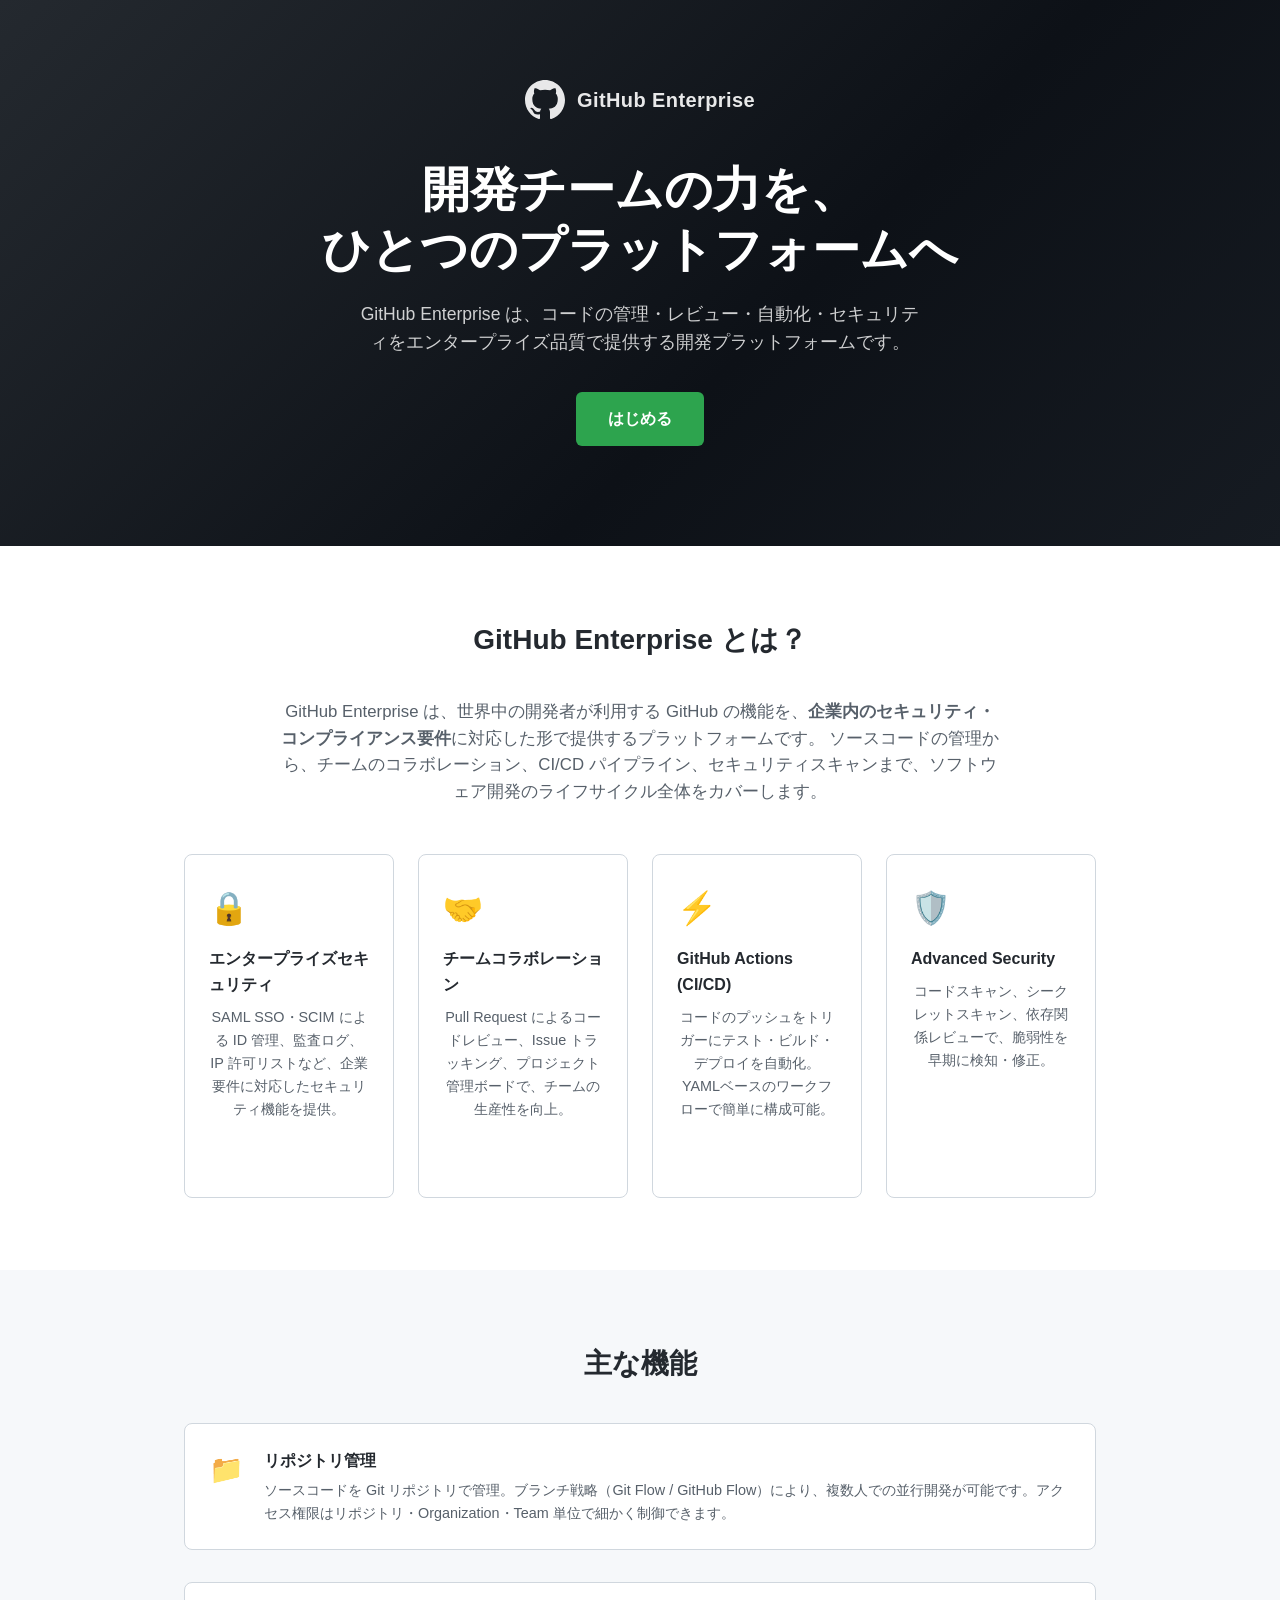
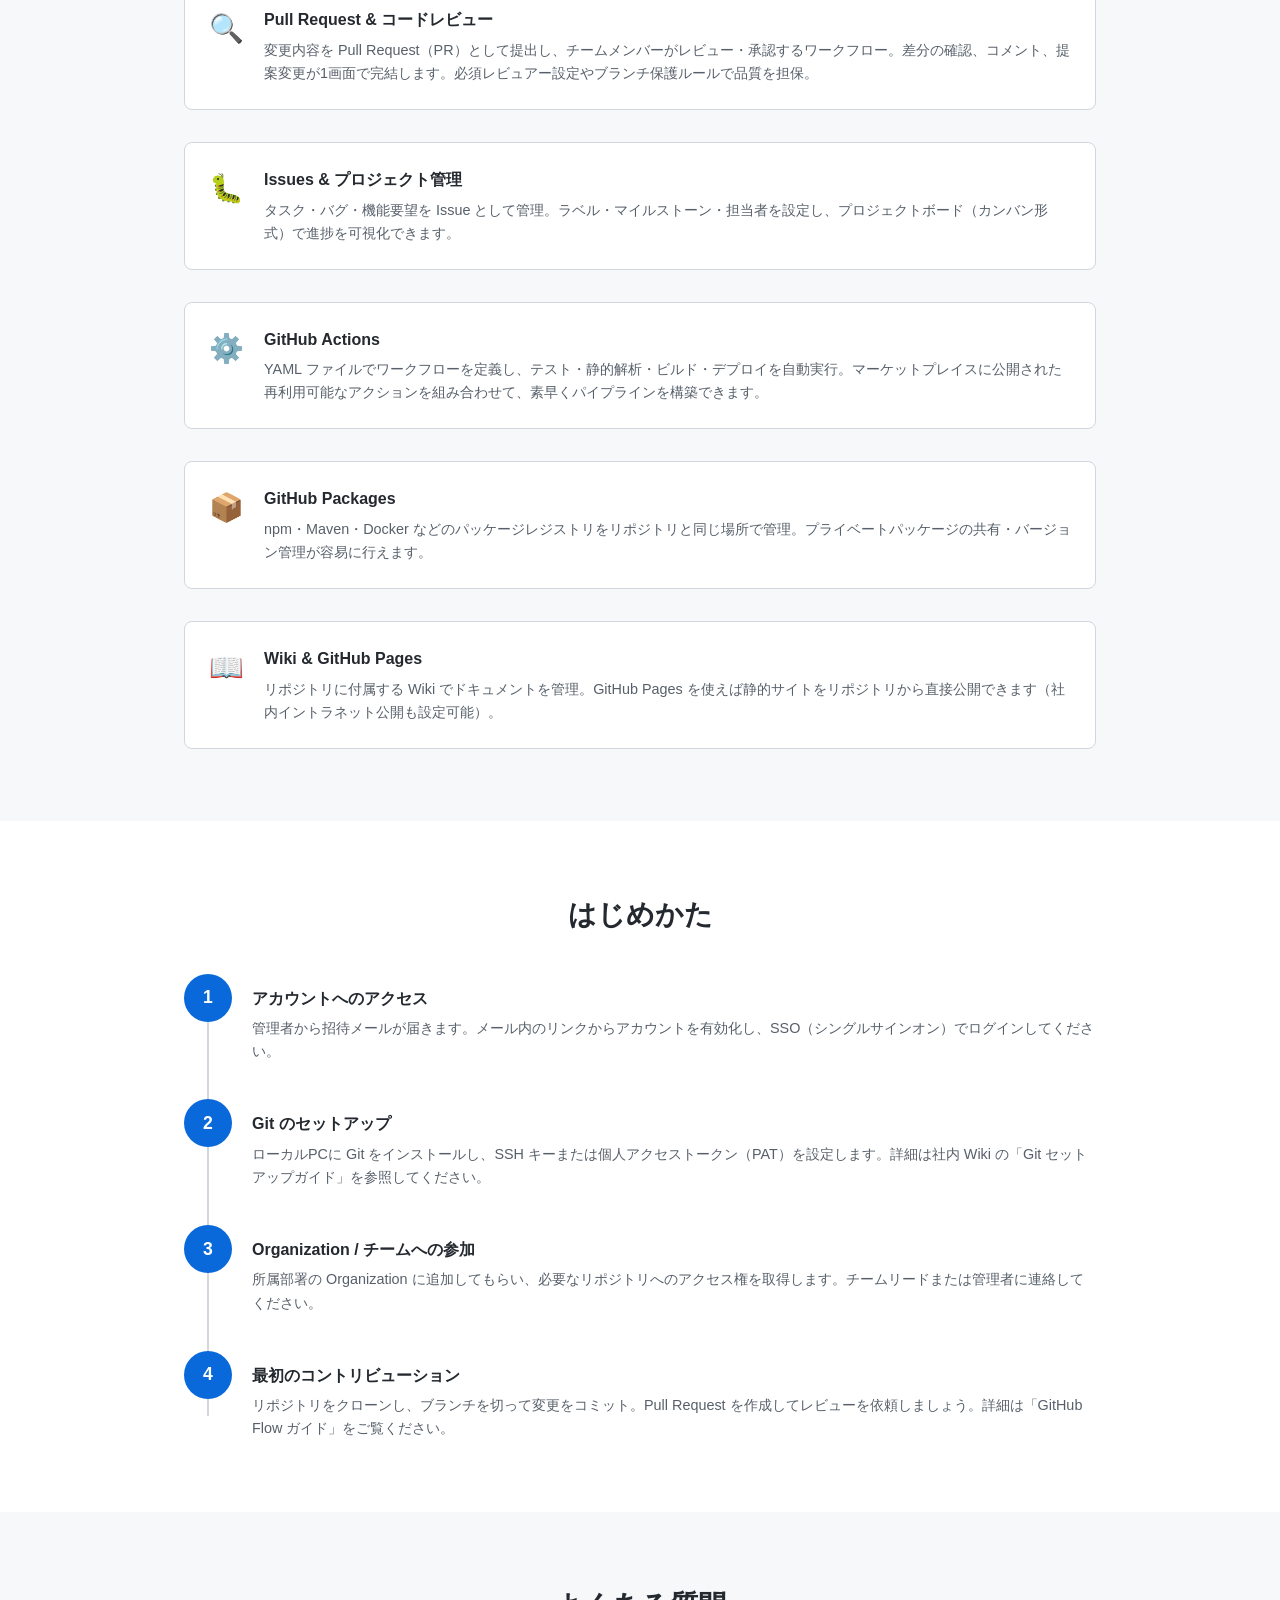
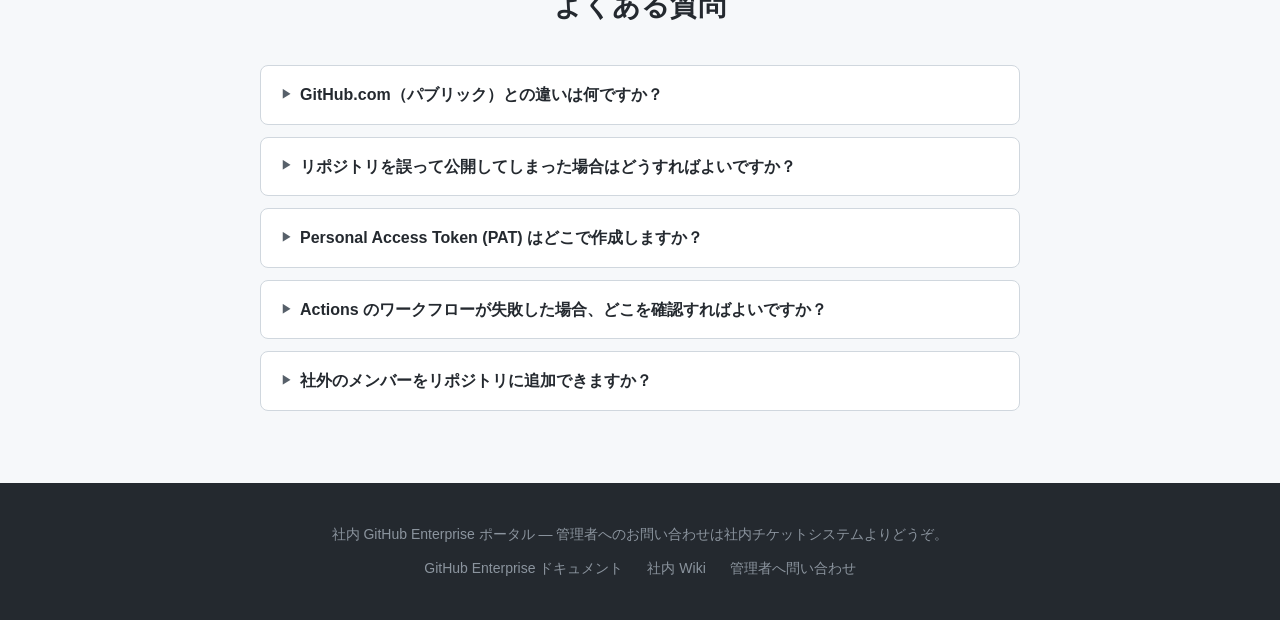
==== index.html @ b01c6a94 "Initial commit: GitHub Enterprise portal site" ====
<!DOCTYPE html>
<html lang="ja">
<head>
  <meta charset="UTF-8" />
  <meta name="viewport" content="width=device-width, initial-scale=1.0" />
  <title>GitHub Enterprise ポータル</title>
  <link rel="stylesheet" href="style.css" />
</head>
<body>

  <!-- ヘッダー -->
  <header class="hero">
    <div class="hero-inner">
      <div class="logo">
        <svg height="40" viewBox="0 0 16 16" aria-hidden="true" fill="white">
          <path d="M8 0C3.58 0 0 3.58 0 8c0 3.54 2.29 6.53 5.47 7.59.4.07.55-.17.55-.38
            0-.19-.01-.82-.01-1.49-2.01.37-2.53-.49-2.69-.94-.09-.23-.48-.94-.82-1.13
            -.28-.15-.68-.52-.01-.53.63-.01 1.08.58 1.23.82.72 1.21 1.87.87 2.33.66
            .07-.52.28-.87.51-1.07-1.78-.2-3.64-.89-3.64-3.95 0-.87.31-1.59.82-2.15
            -.08-.2-.36-1.02.08-2.12 0 0 .67-.21 2.2.82.64-.18 1.32-.27 2-.27
            .68 0 1.36.09 2 .27 1.53-1.04 2.2-.82 2.2-.82.44 1.1.16 1.92.08 2.12
            .51.56.82 1.27.82 2.15 0 3.07-1.87 3.75-3.65 3.95.29.25.54.73.54 1.48
            0 1.07-.01 1.93-.01 2.2 0 .21.15.46.55.38A8.013 8.013 0 0016 8c0-4.42-3.58-8-8-8z"/>
        </svg>
        <span>GitHub Enterprise</span>
      </div>
      <h1>開発チームの力を、<br/>ひとつのプラットフォームへ</h1>
      <p class="hero-sub">GitHub Enterprise は、コードの管理・レビュー・自動化・セキュリティをエンタープライズ品質で提供する開発プラットフォームです。</p>
      <a href="#getting-started" class="btn-primary">はじめる</a>
    </div>
  </header>

  <!-- GitHub Enterprise とは -->
  <section class="section about">
    <div class="container">
      <h2>GitHub Enterprise とは？</h2>
      <p>
        GitHub Enterprise は、世界中の開発者が利用する GitHub の機能を、<strong>企業内のセキュリティ・コンプライアンス要件</strong>に対応した形で提供するプラットフォームです。
        ソースコードの管理から、チームのコラボレーション、CI/CD パイプライン、セキュリティスキャンまで、ソフトウェア開発のライフサイクル全体をカバーします。
      </p>
      <div class="cards">
        <div class="card">
          <div class="card-icon">🔒</div>
          <h3>エンタープライズセキュリティ</h3>
          <p>SAML SSO・SCIM による ID 管理、監査ログ、IP 許可リストなど、企業要件に対応したセキュリティ機能を提供。</p>
        </div>
        <div class="card">
          <div class="card-icon">🤝</div>
          <h3>チームコラボレーション</h3>
          <p>Pull Request によるコードレビュー、Issue トラッキング、プロジェクト管理ボードで、チームの生産性を向上。</p>
        </div>
        <div class="card">
          <div class="card-icon">⚡</div>
          <h3>GitHub Actions (CI/CD)</h3>
          <p>コードのプッシュをトリガーにテスト・ビルド・デプロイを自動化。YAMLベースのワークフローで簡単に構成可能。</p>
        </div>
        <div class="card">
          <div class="card-icon">🛡️</div>
          <h3>Advanced Security</h3>
          <p>コードスキャン、シークレットスキャン、依存関係レビューで、脆弱性を早期に検知・修正。</p>
        </div>
      </div>
    </div>
  </section>

  <!-- 主な機能 -->
  <section class="section features alt-bg">
    <div class="container">
      <h2>主な機能</h2>
      <div class="feature-list">

        <div class="feature-item">
          <div class="feature-icon">📁</div>
          <div class="feature-body">
            <h3>リポジトリ管理</h3>
            <p>ソースコードを Git リポジトリで管理。ブランチ戦略（Git Flow / GitHub Flow）により、複数人での並行開発が可能です。アクセス権限はリポジトリ・Organization・Team 単位で細かく制御できます。</p>
          </div>
        </div>

        <div class="feature-item">
          <div class="feature-icon">🔍</div>
          <div class="feature-body">
            <h3>Pull Request & コードレビュー</h3>
            <p>変更内容を Pull Request（PR）として提出し、チームメンバーがレビュー・承認するワークフロー。差分の確認、コメント、提案変更が1画面で完結します。必須レビュアー設定やブランチ保護ルールで品質を担保。</p>
          </div>
        </div>

        <div class="feature-item">
          <div class="feature-icon">🐛</div>
          <div class="feature-body">
            <h3>Issues & プロジェクト管理</h3>
            <p>タスク・バグ・機能要望を Issue として管理。ラベル・マイルストーン・担当者を設定し、プロジェクトボード（カンバン形式）で進捗を可視化できます。</p>
          </div>
        </div>

        <div class="feature-item">
          <div class="feature-icon">⚙️</div>
          <div class="feature-body">
            <h3>GitHub Actions</h3>
            <p>YAML ファイルでワークフローを定義し、テスト・静的解析・ビルド・デプロイを自動実行。マーケットプレイスに公開された再利用可能なアクションを組み合わせて、素早くパイプラインを構築できます。</p>
          </div>
        </div>

        <div class="feature-item">
          <div class="feature-icon">📦</div>
          <div class="feature-body">
            <h3>GitHub Packages</h3>
            <p>npm・Maven・Docker などのパッケージレジストリをリポジトリと同じ場所で管理。プライベートパッケージの共有・バージョン管理が容易に行えます。</p>
          </div>
        </div>

        <div class="feature-item">
          <div class="feature-icon">📖</div>
          <div class="feature-body">
            <h3>Wiki & GitHub Pages</h3>
            <p>リポジトリに付属する Wiki でドキュメントを管理。GitHub Pages を使えば静的サイトをリポジトリから直接公開できます（社内イントラネット公開も設定可能）。</p>
          </div>
        </div>

      </div>
    </div>
  </section>

  <!-- はじめかた -->
  <section class="section getting-started" id="getting-started">
    <div class="container">
      <h2>はじめかた</h2>
      <div class="steps">
        <div class="step">
          <div class="step-num">1</div>
          <div class="step-body">
            <h3>アカウントへのアクセス</h3>
            <p>管理者から招待メールが届きます。メール内のリンクからアカウントを有効化し、SSO（シングルサインオン）でログインしてください。</p>
          </div>
        </div>
        <div class="step">
          <div class="step-num">2</div>
          <div class="step-body">
            <h3>Git のセットアップ</h3>
            <p>ローカルPCに Git をインストールし、SSH キーまたは個人アクセストークン（PAT）を設定します。詳細は社内 Wiki の「Git セットアップガイド」を参照してください。</p>
          </div>
        </div>
        <div class="step">
          <div class="step-num">3</div>
          <div class="step-body">
            <h3>Organization / チームへの参加</h3>
            <p>所属部署の Organization に追加してもらい、必要なリポジトリへのアクセス権を取得します。チームリードまたは管理者に連絡してください。</p>
          </div>
        </div>
        <div class="step">
          <div class="step-num">4</div>
          <div class="step-body">
            <h3>最初のコントリビューション</h3>
            <p>リポジトリをクローンし、ブランチを切って変更をコミット。Pull Request を作成してレビューを依頼しましょう。詳細は「GitHub Flow ガイド」をご覧ください。</p>
          </div>
        </div>
      </div>
    </div>
  </section>

  <!-- よくある質問 -->
  <section class="section faq alt-bg">
    <div class="container">
      <h2>よくある質問</h2>
      <div class="faq-list">
        <details class="faq-item">
          <summary>GitHub.com（パブリック）との違いは何ですか？</summary>
          <p>GitHub Enterprise は、企業向けに管理・セキュリティ機能が強化されたプランです。SAML SSO による認証、監査ログ、IP制限、SCIM によるユーザー管理などが追加されており、社内データを安全に管理できます。</p>
        </details>
        <details class="faq-item">
          <summary>リポジトリを誤って公開してしまった場合はどうすればよいですか？</summary>
          <p>すぐにリポジトリの設定から「Visibility」をPrivateに変更してください。その後、セキュリティチームおよびリポジトリ管理者に報告し、公開されたコンテンツに機密情報が含まれていないか確認します。</p>
        </details>
        <details class="faq-item">
          <summary>Personal Access Token (PAT) はどこで作成しますか？</summary>
          <p>GitHub にログイン後、右上のアイコン → Settings → Developer settings → Personal access tokens から作成できます。スコープは必要最小限に設定し、有効期限を設けることを推奨します。</p>
        </details>
        <details class="faq-item">
          <summary>Actions のワークフローが失敗した場合、どこを確認すればよいですか？</summary>
          <p>リポジトリの「Actions」タブから実行履歴を確認できます。失敗したジョブをクリックするとログが表示され、エラーの詳細を確認できます。</p>
        </details>
        <details class="faq-item">
          <summary>社外のメンバーをリポジトリに追加できますか？</summary>
          <p>Outside Collaborator として追加することが可能ですが、社内ポリシーの確認が必要です。追加前にセキュリティ担当者・管理者に申請してください。</p>
        </details>
      </div>
    </div>
  </section>

  <!-- フッター -->
  <footer class="footer">
    <div class="container">
      <p>社内 GitHub Enterprise ポータル &mdash; 管理者へのお問い合わせは社内チケットシステムよりどうぞ。</p>
      <p class="footer-links">
        <a href="#">GitHub Enterprise ドキュメント</a>
        <a href="#">社内 Wiki</a>
        <a href="#">管理者へ問い合わせ</a>
      </p>
    </div>
  </footer>

</body>
</html>
---- style.css ----
/* ===== Reset & Base ===== */
*, *::before, *::after { box-sizing: border-box; margin: 0; padding: 0; }

body {
  font-family: -apple-system, BlinkMacSystemFont, "Segoe UI", Helvetica, Arial, sans-serif;
  color: #24292f;
  line-height: 1.6;
  background: #fff;
}

a { color: #0969da; text-decoration: none; }
a:hover { text-decoration: underline; }

.container {
  max-width: 960px;
  margin: 0 auto;
  padding: 0 24px;
}

/* ===== Hero ===== */
.hero {
  background: linear-gradient(135deg, #24292f 0%, #0d1117 60%, #161b22 100%);
  color: white;
  padding: 80px 24px 100px;
  text-align: center;
}

.hero-inner {
  max-width: 720px;
  margin: 0 auto;
}

.logo {
  display: flex;
  align-items: center;
  justify-content: center;
  gap: 12px;
  margin-bottom: 40px;
  font-size: 1.25rem;
  font-weight: 600;
  letter-spacing: 0.02em;
  opacity: 0.9;
}

.hero h1 {
  font-size: clamp(2rem, 5vw, 3rem);
  font-weight: 700;
  line-height: 1.25;
  margin-bottom: 20px;
}

.hero-sub {
  font-size: 1.1rem;
  opacity: 0.8;
  margin-bottom: 36px;
  max-width: 560px;
  margin-left: auto;
  margin-right: auto;
}

.btn-primary {
  display: inline-block;
  background: #2da44e;
  color: white;
  padding: 14px 32px;
  border-radius: 6px;
  font-size: 1rem;
  font-weight: 600;
  transition: background 0.15s;
}
.btn-primary:hover {
  background: #2c974b;
  text-decoration: none;
}

/* ===== Sections ===== */
.section { padding: 72px 0; }
.alt-bg { background: #f6f8fa; }

.section h2 {
  font-size: 1.75rem;
  font-weight: 700;
  margin-bottom: 36px;
  text-align: center;
}

/* ===== About Cards ===== */
.about p {
  text-align: center;
  font-size: 1.05rem;
  color: #57606a;
  max-width: 720px;
  margin: 0 auto 48px;
}

.cards {
  display: grid;
  grid-template-columns: repeat(auto-fit, minmax(200px, 1fr));
  gap: 24px;
}

.card {
  background: white;
  border: 1px solid #d0d7de;
  border-radius: 8px;
  padding: 28px 24px;
  transition: box-shadow 0.15s;
}
.card:hover { box-shadow: 0 4px 16px rgba(0,0,0,0.08); }

.card-icon { font-size: 2rem; margin-bottom: 12px; }

.card h3 {
  font-size: 1rem;
  font-weight: 600;
  margin-bottom: 8px;
  color: #24292f;
}

.card p { font-size: 0.9rem; color: #57606a; }

/* ===== Feature List ===== */
.feature-list {
  display: flex;
  flex-direction: column;
  gap: 32px;
}

.feature-item {
  display: flex;
  gap: 20px;
  background: white;
  border: 1px solid #d0d7de;
  border-radius: 8px;
  padding: 24px;
}

.feature-icon { font-size: 1.75rem; flex-shrink: 0; }

.feature-body h3 {
  font-size: 1rem;
  font-weight: 600;
  margin-bottom: 6px;
}

.feature-body p { font-size: 0.9rem; color: #57606a; }

/* ===== Steps ===== */
.steps {
  display: flex;
  flex-direction: column;
  gap: 0;
  position: relative;
}

.steps::before {
  content: '';
  position: absolute;
  left: 23px;
  top: 24px;
  bottom: 24px;
  width: 2px;
  background: #d0d7de;
}

.step {
  display: flex;
  gap: 20px;
  padding: 0 0 36px;
  position: relative;
}

.step:last-child { padding-bottom: 0; }

.step-num {
  width: 48px;
  height: 48px;
  border-radius: 50%;
  background: #0969da;
  color: white;
  font-weight: 700;
  font-size: 1.1rem;
  display: flex;
  align-items: center;
  justify-content: center;
  flex-shrink: 0;
  position: relative;
  z-index: 1;
}

.step-body h3 {
  font-size: 1rem;
  font-weight: 600;
  margin-bottom: 6px;
  margin-top: 12px;
}

.step-body p { font-size: 0.9rem; color: #57606a; }

/* ===== FAQ ===== */
.faq-list {
  display: flex;
  flex-direction: column;
  gap: 12px;
  max-width: 760px;
  margin: 0 auto;
}

.faq-item {
  background: white;
  border: 1px solid #d0d7de;
  border-radius: 8px;
  overflow: hidden;
}

.faq-item summary {
  padding: 16px 20px;
  font-weight: 600;
  cursor: pointer;
  list-style: none;
  display: flex;
  align-items: center;
  gap: 8px;
}

.faq-item summary::before {
  content: '▶';
  font-size: 0.7rem;
  color: #57606a;
  transition: transform 0.2s;
  flex-shrink: 0;
}

.faq-item[open] summary::before { transform: rotate(90deg); }

.faq-item p {
  padding: 0 20px 16px;
  font-size: 0.9rem;
  color: #57606a;
  border-top: 1px solid #f0f0f0;
  padding-top: 12px;
}

/* ===== Footer ===== */
.footer {
  background: #24292f;
  color: #8b949e;
  text-align: center;
  padding: 40px 24px;
  font-size: 0.875rem;
}

.footer-links {
  margin-top: 12px;
  display: flex;
  justify-content: center;
  gap: 24px;
  flex-wrap: wrap;
}

.footer a { color: #8b949e; }
.footer a:hover { color: white; }

/* ===== Responsive ===== */
@media (max-width: 600px) {
  .hero { padding: 60px 16px 80px; }
  .section { padding: 48px 0; }
  .cards { grid-template-columns: 1fr; }
  .feature-item { flex-direction: column; gap: 12px; }
  .steps::before { display: none; }
}
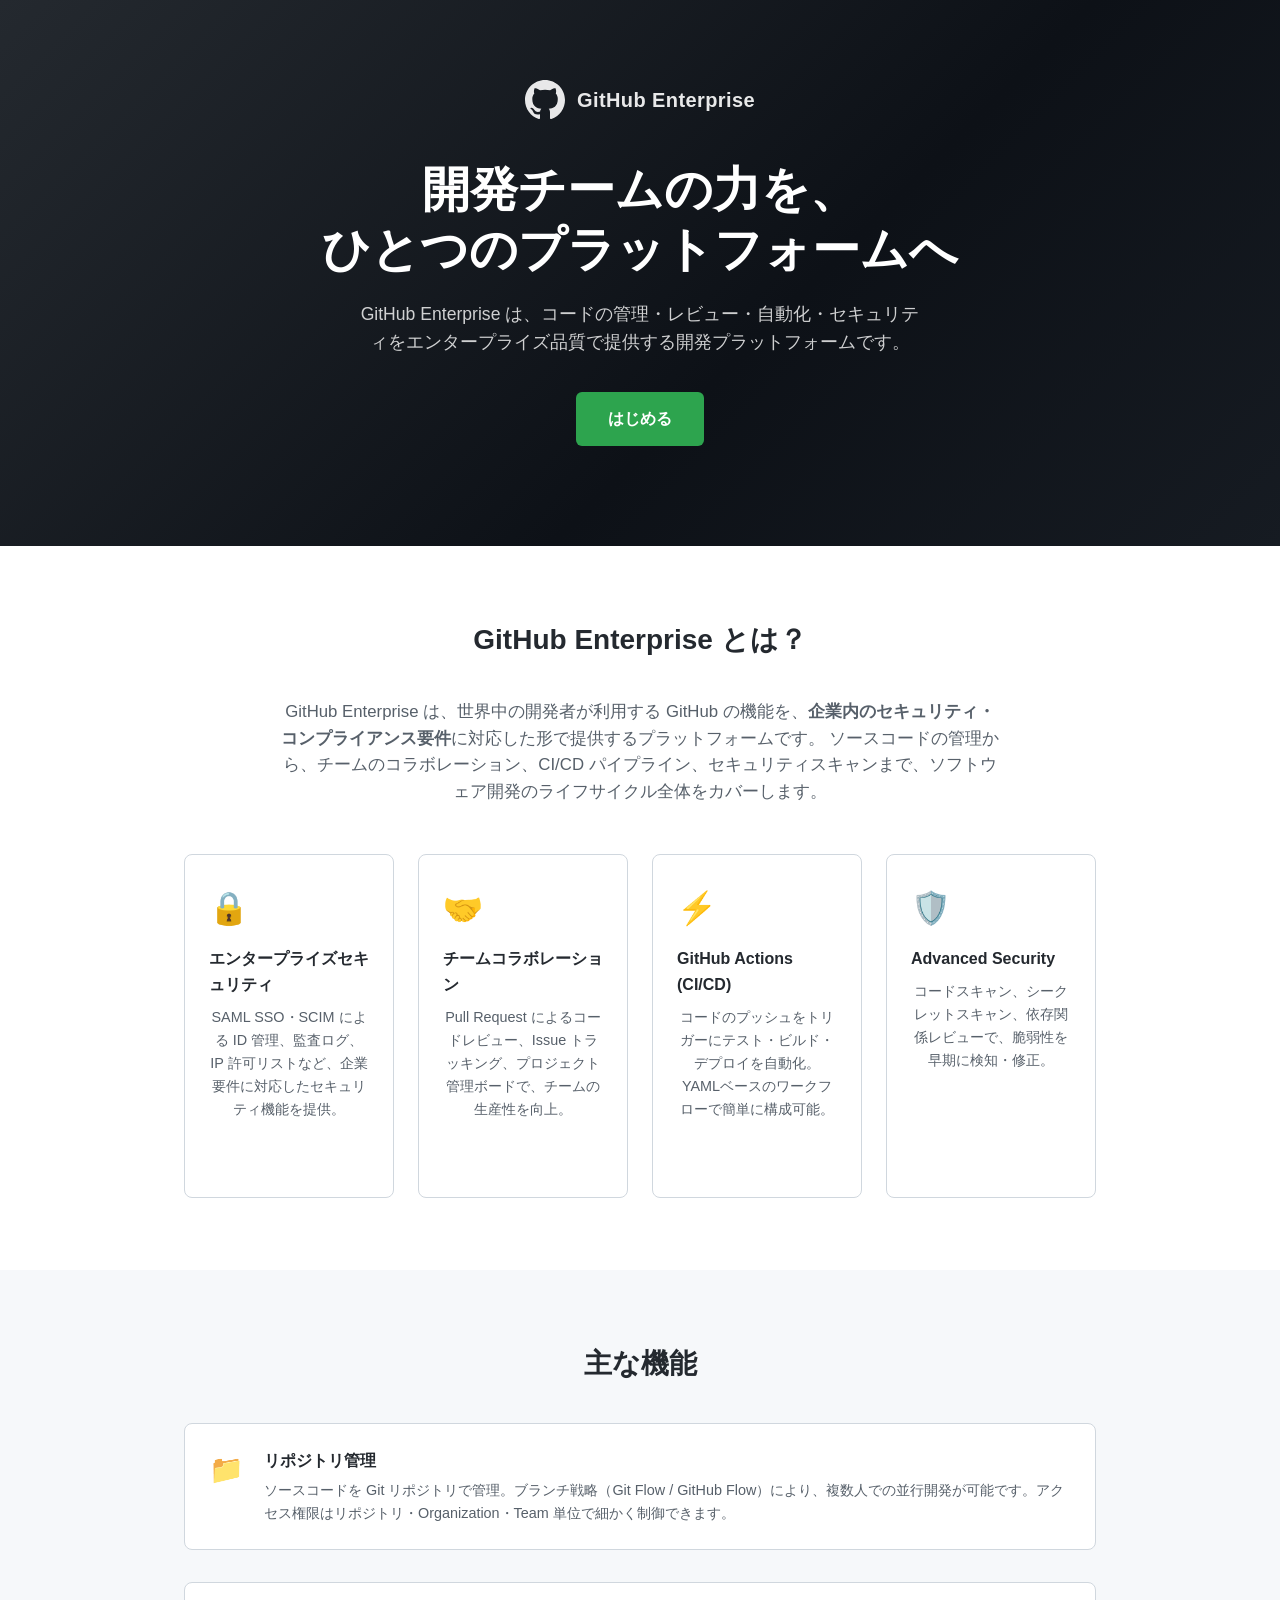
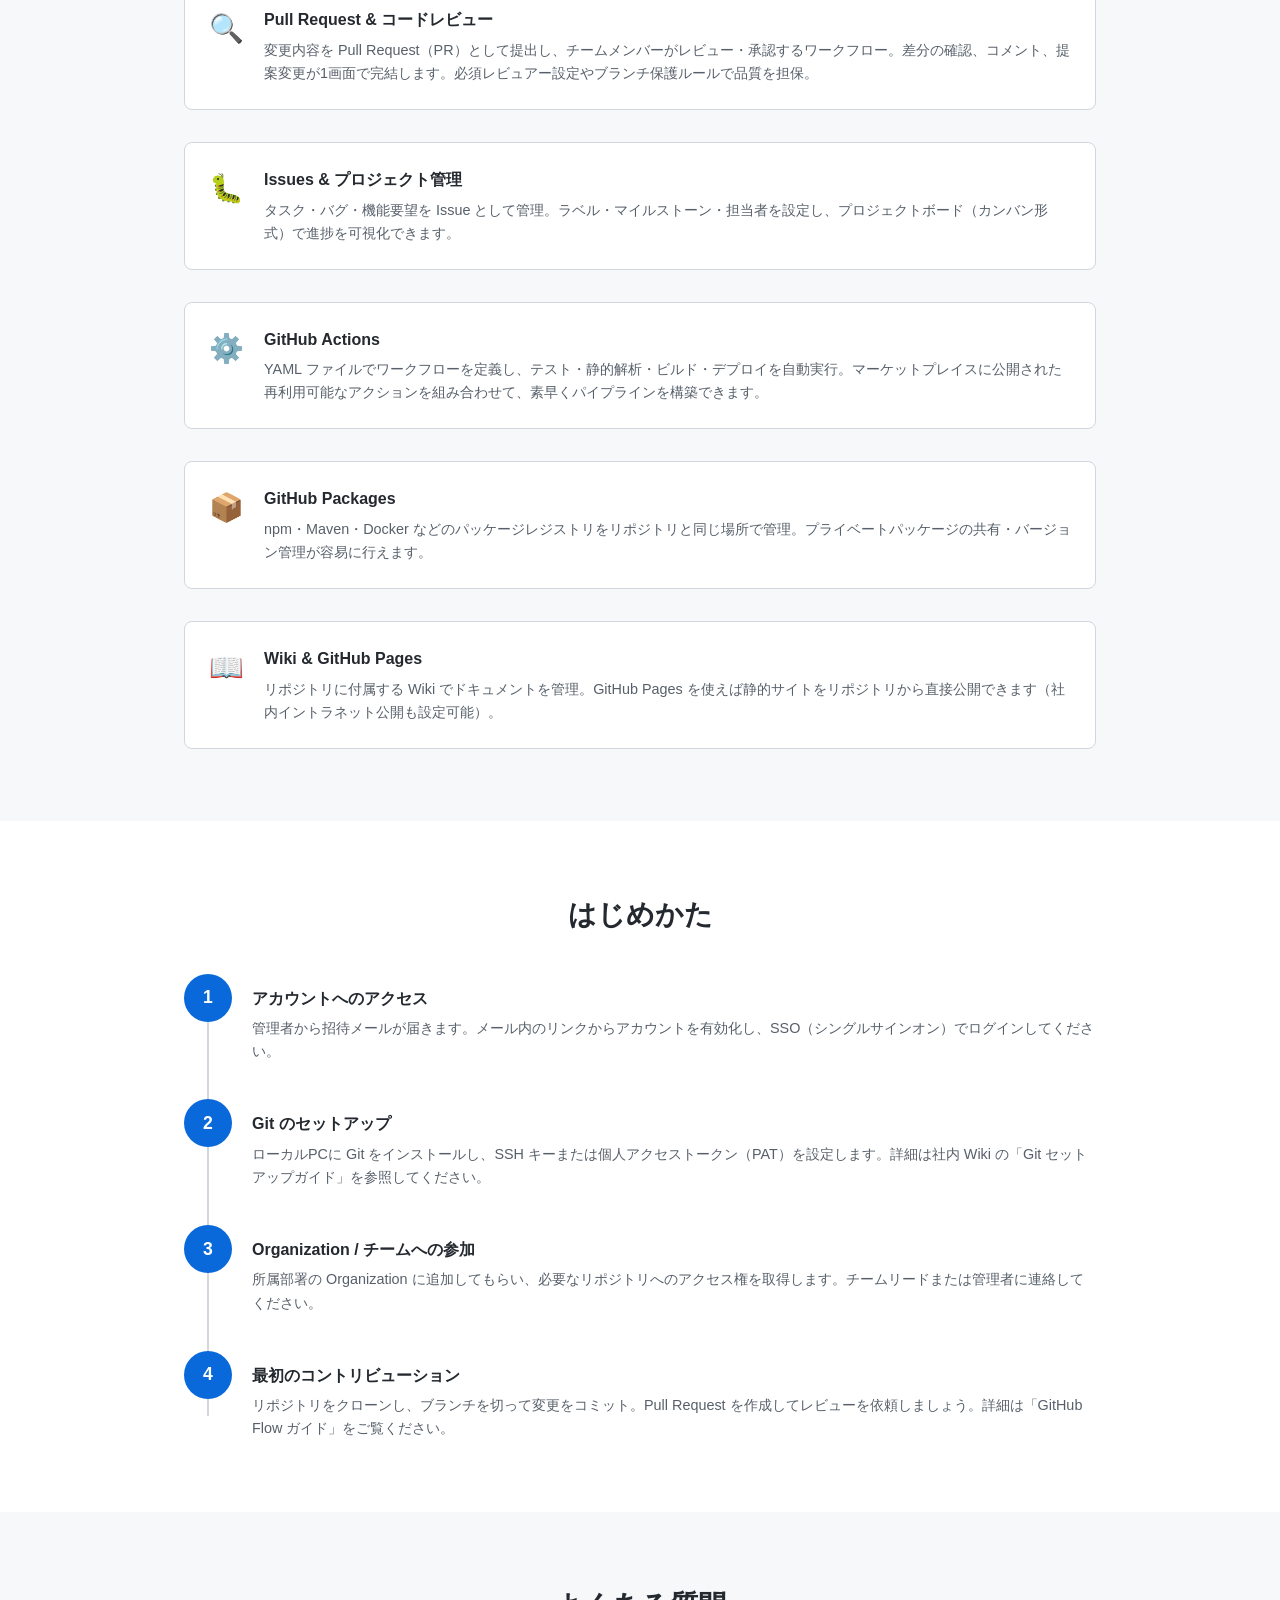
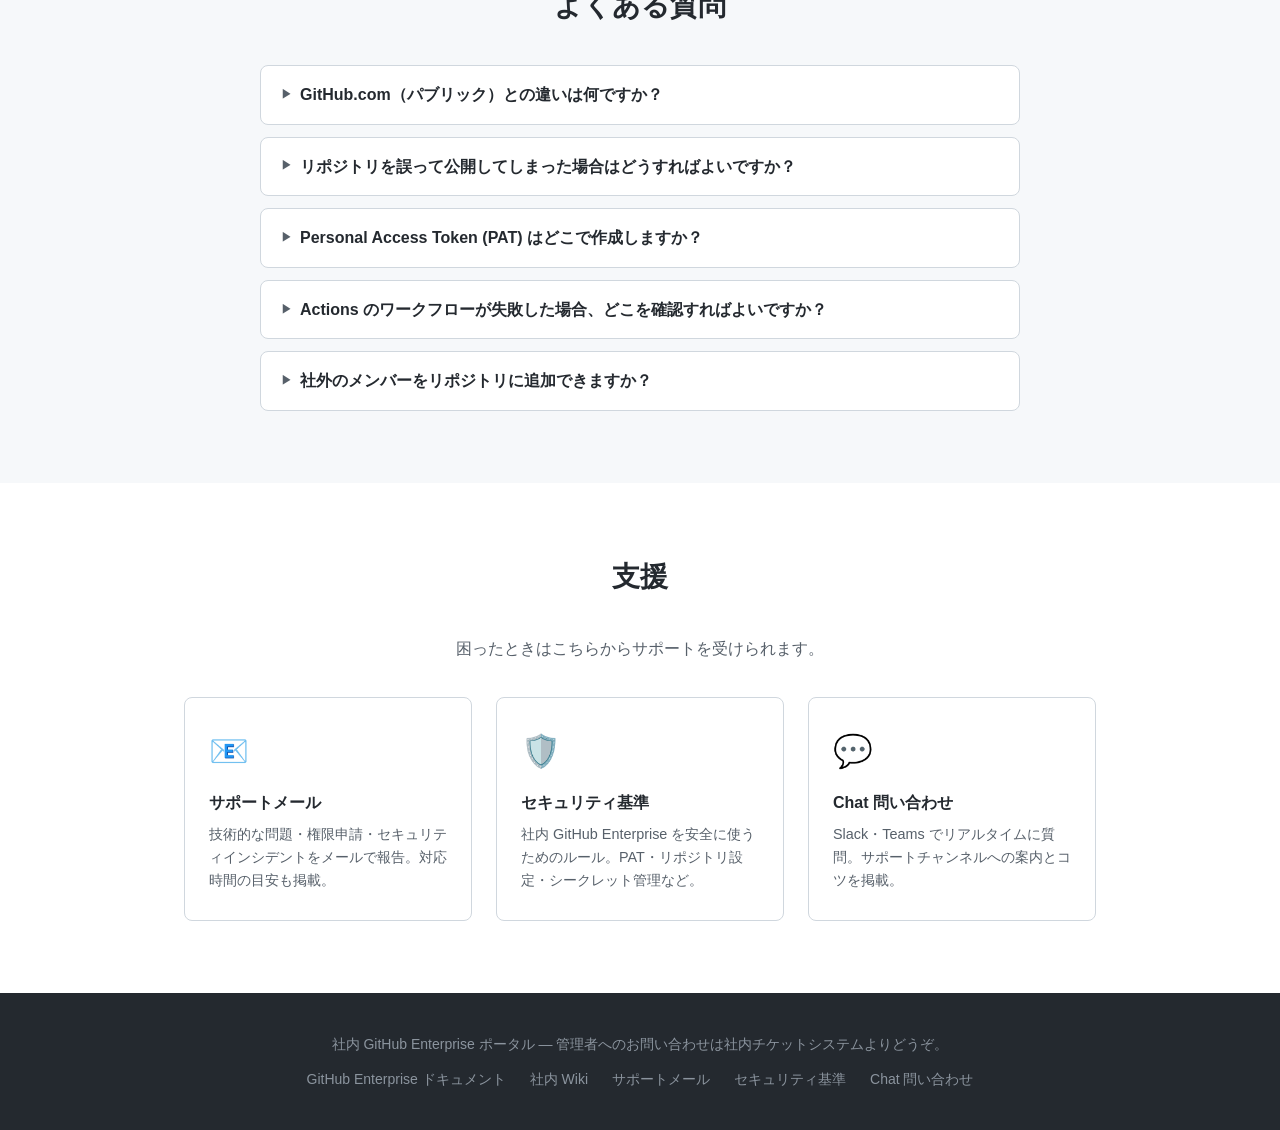
==== commit 70bd6d4d: "Add support pages, secure code guide, and project draft" ====
--- a/index.html
+++ b/index.html
@@ -187,6 +187,31 @@
     </div>
   </section>
 
+  <!-- 支援 -->
+  <section class="section support">
+    <div class="container">
+      <h2>支援</h2>
+      <p style="text-align:center;color:#57606a;margin-bottom:36px;">困ったときはこちらからサポートを受けられます。</p>
+      <div class="cards">
+        <a href="support-email.html" class="card" style="text-decoration:none;color:inherit;">
+          <div class="card-icon">📧</div>
+          <h3>サポートメール</h3>
+          <p>技術的な問題・権限申請・セキュリティインシデントをメールで報告。対応時間の目安も掲載。</p>
+        </a>
+        <a href="security-standards.html" class="card" style="text-decoration:none;color:inherit;">
+          <div class="card-icon">🛡️</div>
+          <h3>セキュリティ基準</h3>
+          <p>社内 GitHub Enterprise を安全に使うためのルール。PAT・リポジトリ設定・シークレット管理など。</p>
+        </a>
+        <a href="chat-support.html" class="card" style="text-decoration:none;color:inherit;">
+          <div class="card-icon">💬</div>
+          <h3>Chat 問い合わせ</h3>
+          <p>Slack・Teams でリアルタイムに質問。サポートチャンネルへの案内とコツを掲載。</p>
+        </a>
+      </div>
+    </div>
+  </section>
+
   <!-- フッター -->
   <footer class="footer">
     <div class="container">
@@ -194,7 +219,9 @@
       <p class="footer-links">
         <a href="#">GitHub Enterprise ドキュメント</a>
         <a href="#">社内 Wiki</a>
-        <a href="#">管理者へ問い合わせ</a>
+        <a href="support-email.html">サポートメール</a>
+        <a href="security-standards.html">セキュリティ基準</a>
+        <a href="chat-support.html">Chat 問い合わせ</a>
       </p>
     </div>
   </footer>
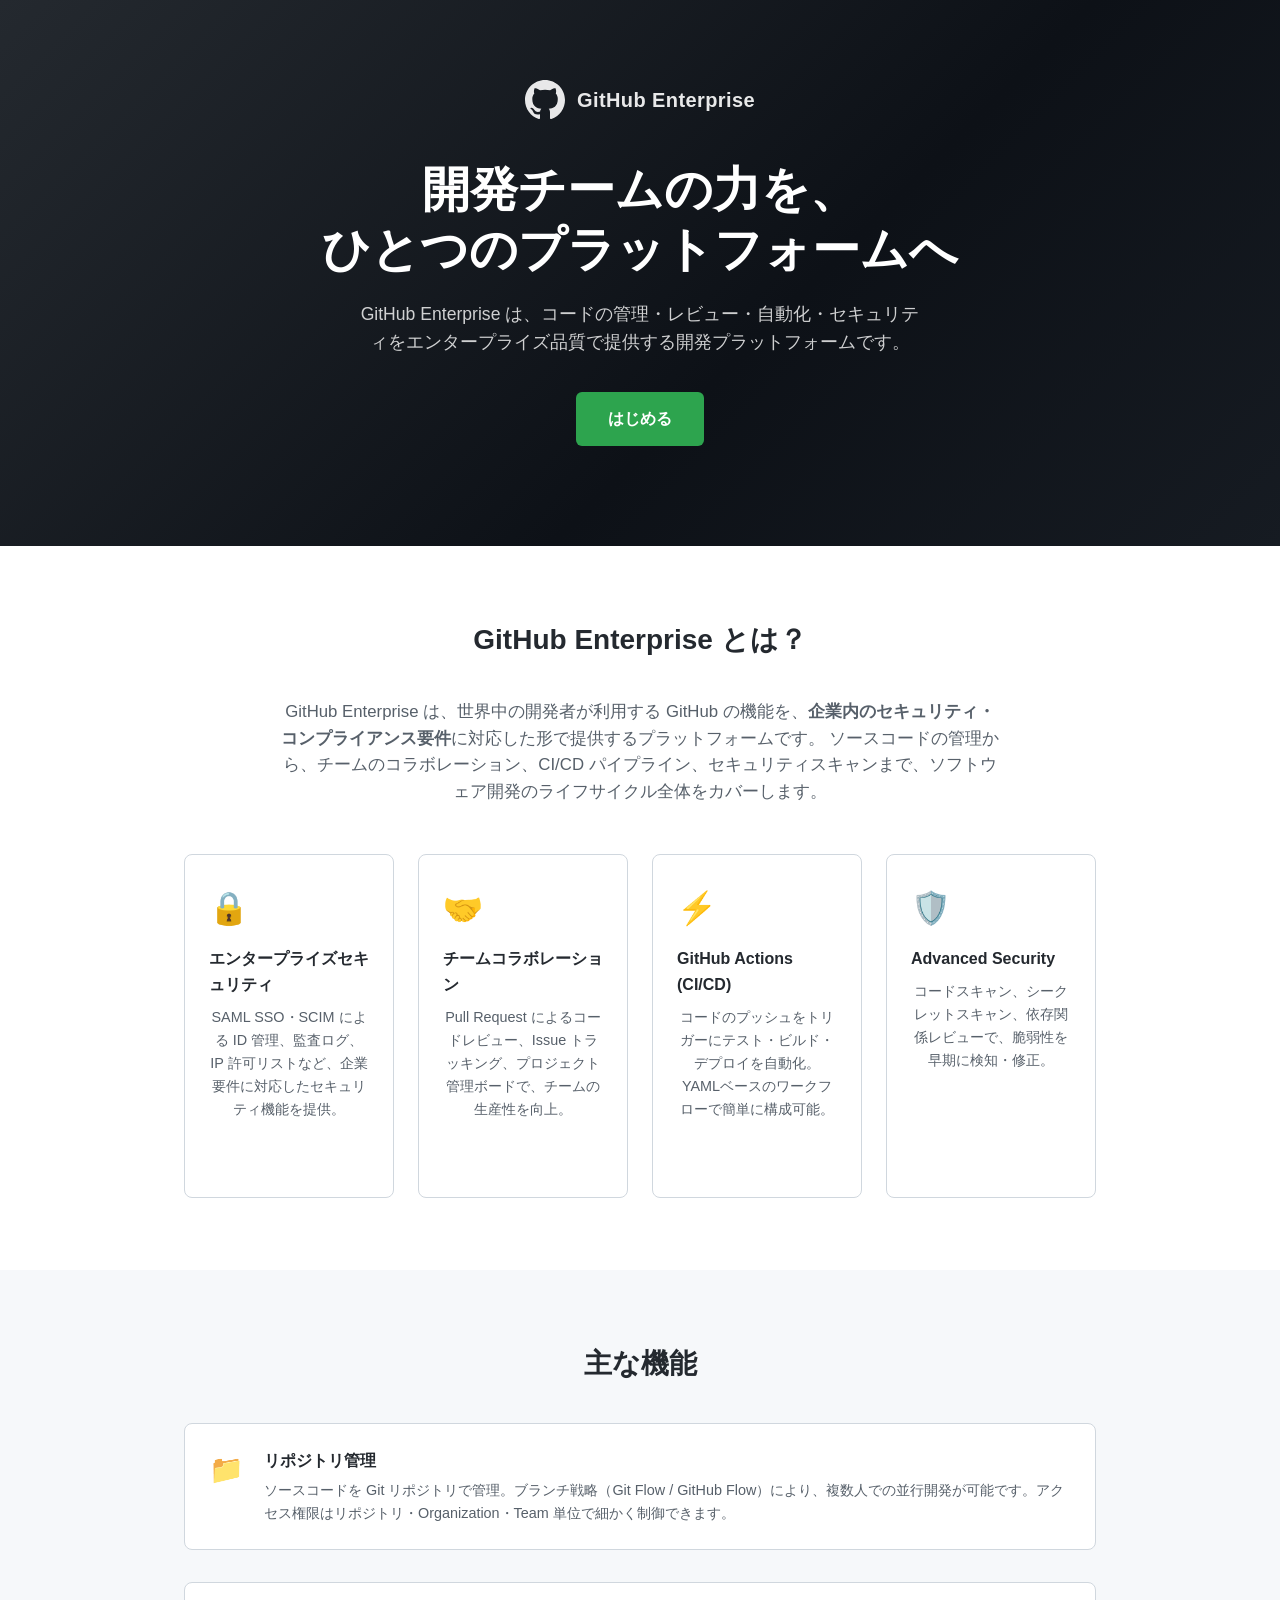
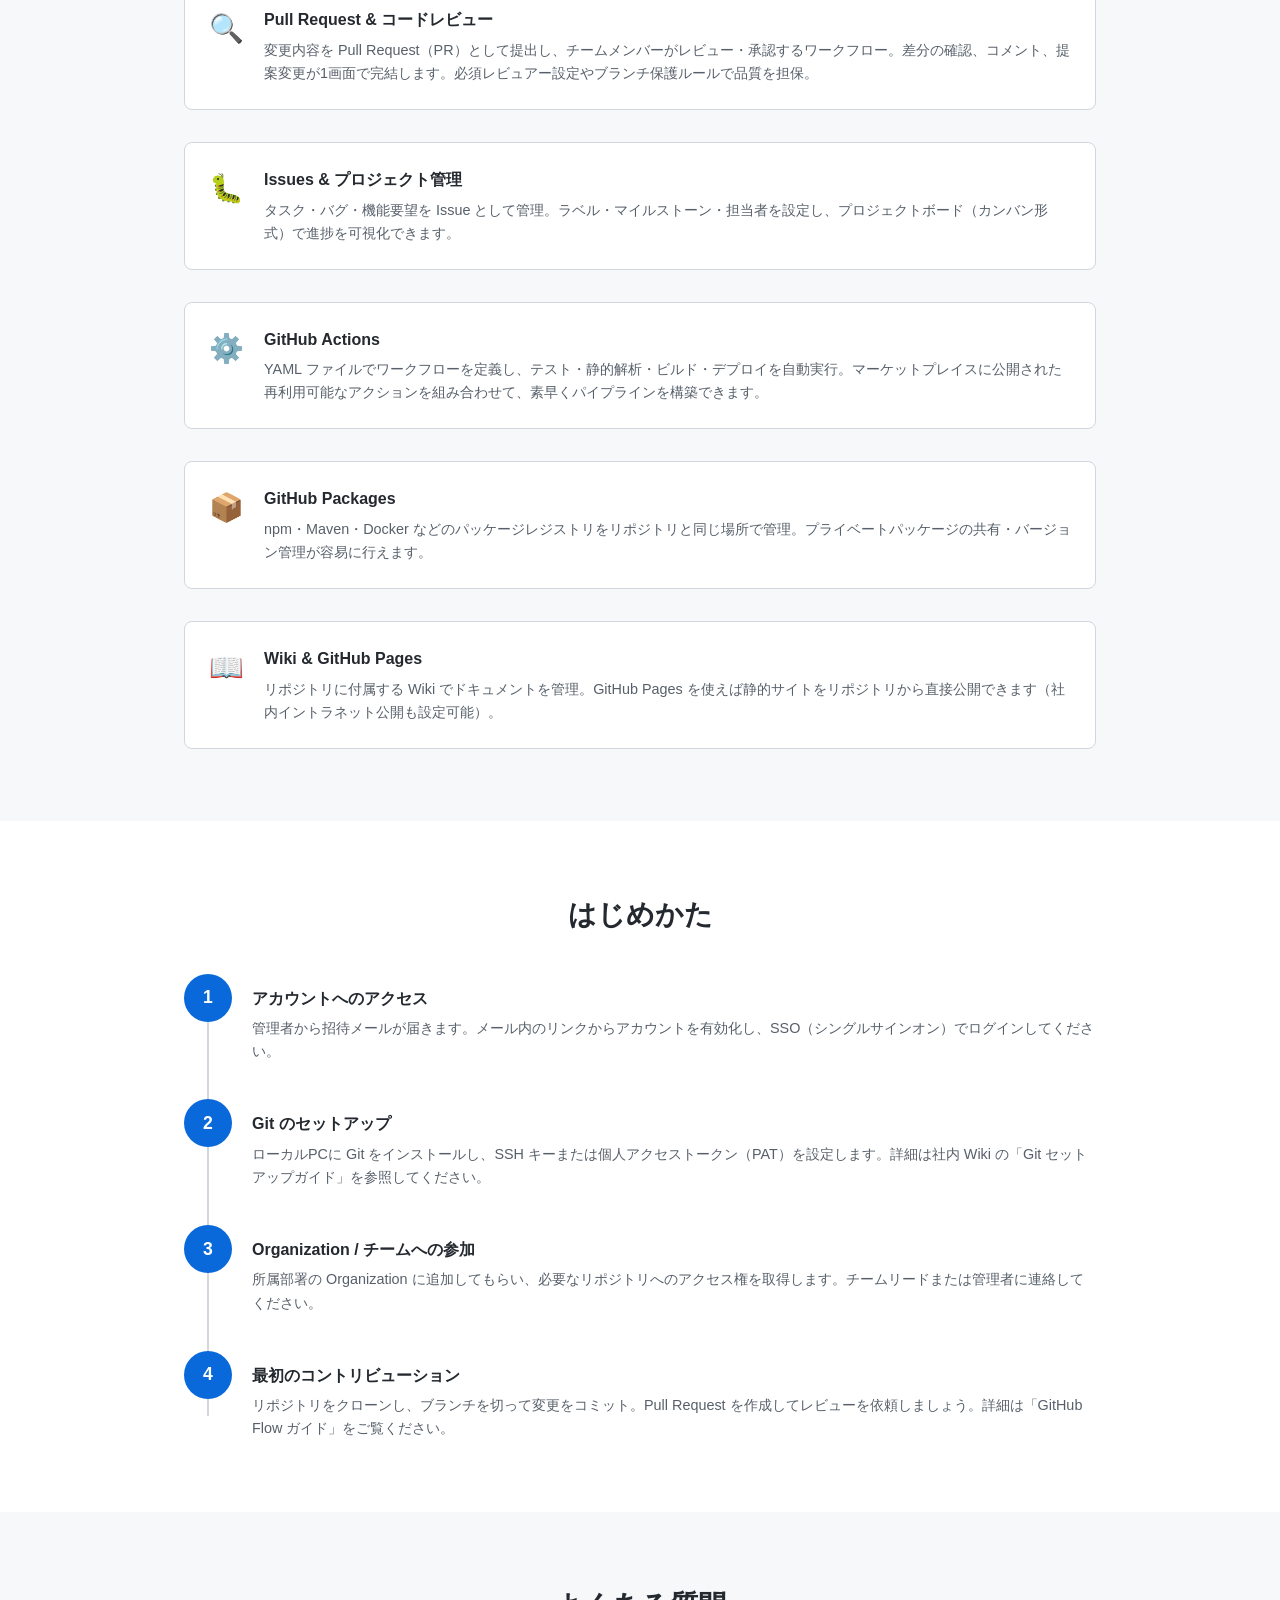
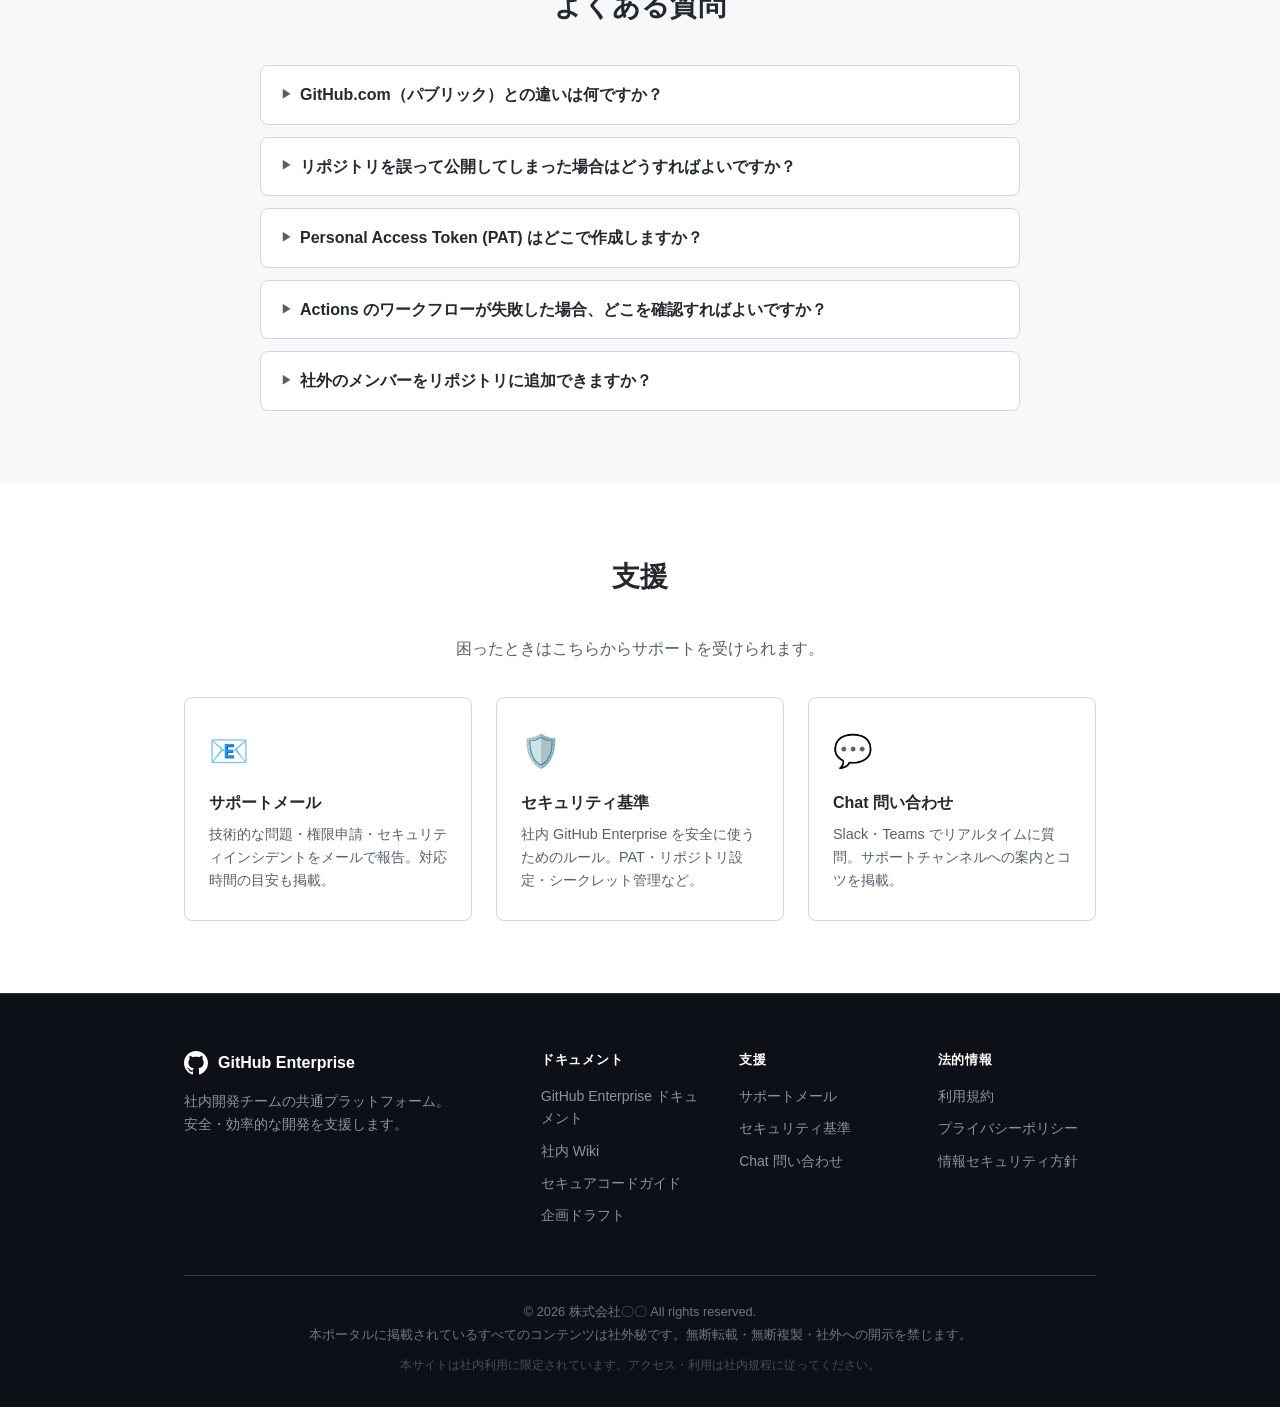
==== commit ed35e6b8: "Redesign footer with nav columns, copyright, and legal notices" ====
--- a/index.html
+++ b/index.html
@@ -215,14 +215,50 @@
   <!-- フッター -->
   <footer class="footer">
     <div class="container">
-      <p>社内 GitHub Enterprise ポータル &mdash; 管理者へのお問い合わせは社内チケットシステムよりどうぞ。</p>
-      <p class="footer-links">
-        <a href="#">GitHub Enterprise ドキュメント</a>
-        <a href="#">社内 Wiki</a>
-        <a href="support-email.html">サポートメール</a>
-        <a href="security-standards.html">セキュリティ基準</a>
-        <a href="chat-support.html">Chat 問い合わせ</a>
-      </p>
+
+      <div class="footer-nav">
+        <div class="footer-col">
+          <div class="footer-logo">
+            <svg height="24" viewBox="0 0 16 16" fill="white"><path d="M8 0C3.58 0 0 3.58 0 8c0 3.54 2.29 6.53 5.47 7.59.4.07.55-.17.55-.38 0-.19-.01-.82-.01-1.49-2.01.37-2.53-.49-2.69-.94-.09-.23-.48-.94-.82-1.13-.28-.15-.68-.52-.01-.53.63-.01 1.08.58 1.23.82.72 1.21 1.87.87 2.33.66.07-.52.28-.87.51-1.07-1.78-.2-3.64-.89-3.64-3.95 0-.87.31-1.59.82-2.15-.08-.2-.36-1.02.08-2.12 0 0 .67-.21 2.2.82.64-.18 1.32-.27 2-.27.68 0 1.36.09 2 .27 1.53-1.04 2.2-.82 2.2-.82.44 1.1.16 1.92.08 2.12.51.56.82 1.27.82 2.15 0 3.07-1.87 3.75-3.65 3.95.29.25.54.73.54 1.48 0 1.07-.01 1.93-.01 2.2 0 .21.15.46.55.38A8.013 8.013 0 0016 8c0-4.42-3.58-8-8-8z"/></svg>
+            <span>GitHub Enterprise</span>
+          </div>
+          <p class="footer-tagline">社内開発チームの共通プラットフォーム。<br/>安全・効率的な開発を支援します。</p>
+        </div>
+        <div class="footer-col">
+          <h4>ドキュメント</h4>
+          <ul>
+            <li><a href="#">GitHub Enterprise ドキュメント</a></li>
+            <li><a href="#">社内 Wiki</a></li>
+            <li><a href="secure-code-repository.md">セキュアコードガイド</a></li>
+            <li><a href="project-draft.md">企画ドラフト</a></li>
+          </ul>
+        </div>
+        <div class="footer-col">
+          <h4>支援</h4>
+          <ul>
+            <li><a href="support-email.html">サポートメール</a></li>
+            <li><a href="security-standards.html">セキュリティ基準</a></li>
+            <li><a href="chat-support.html">Chat 問い合わせ</a></li>
+          </ul>
+        </div>
+        <div class="footer-col">
+          <h4>法的情報</h4>
+          <ul>
+            <li><a href="#">利用規約</a></li>
+            <li><a href="#">プライバシーポリシー</a></li>
+            <li><a href="#">情報セキュリティ方針</a></li>
+          </ul>
+        </div>
+      </div>
+
+      <div class="footer-bottom">
+        <p class="footer-copyright">
+          &copy; 2026 株式会社〇〇 All rights reserved.<br/>
+          本ポータルに掲載されているすべてのコンテンツは社外秘です。無断転載・無断複製・社外への開示を禁じます。
+        </p>
+        <p class="footer-note">本サイトは社内利用に限定されています。アクセス・利用は社内規程に従ってください。</p>
+      </div>
+
     </div>
   </footer>
 
--- a/style.css
+++ b/style.css
@@ -243,23 +243,92 @@
 
 /* ===== Footer ===== */
 .footer {
-  background: #24292f;
+  background: #0d1117;
   color: #8b949e;
+  padding: 56px 24px 0;
+  font-size: 0.875rem;
+  border-top: 1px solid #30363d;
+}
+
+.footer-nav {
+  display: grid;
+  grid-template-columns: 2fr 1fr 1fr 1fr;
+  gap: 40px;
+  padding-bottom: 48px;
+  border-bottom: 1px solid #30363d;
+}
+
+.footer-logo {
+  display: flex;
+  align-items: center;
+  gap: 10px;
+  font-size: 1rem;
+  font-weight: 600;
+  color: white;
+  margin-bottom: 14px;
+}
+
+.footer-tagline {
+  font-size: 0.85rem;
+  line-height: 1.7;
+  color: #8b949e;
+}
+
+.footer-col h4 {
+  color: white;
+  font-size: 0.8rem;
+  font-weight: 600;
+  text-transform: uppercase;
+  letter-spacing: 0.06em;
+  margin-bottom: 14px;
+}
+
+.footer-col ul {
+  list-style: none;
+  padding: 0;
+  margin: 0;
+  display: flex;
+  flex-direction: column;
+  gap: 10px;
+}
+
+.footer-col ul li a {
+  color: #8b949e;
+  font-size: 0.875rem;
+  transition: color 0.15s;
+}
+
+.footer-col ul li a:hover { color: white; text-decoration: none; }
+
+.footer-bottom {
+  padding: 24px 0 32px;
   text-align: center;
-  padding: 40px 24px;
-  font-size: 0.875rem;
-}
-
-.footer-links {
-  margin-top: 12px;
-  display: flex;
-  justify-content: center;
-  gap: 24px;
-  flex-wrap: wrap;
+}
+
+.footer-copyright {
+  color: #6e7681;
+  font-size: 0.8rem;
+  line-height: 1.8;
+  margin-bottom: 10px;
+}
+
+.footer-note {
+  color: #484f58;
+  font-size: 0.75rem;
 }
 
 .footer a { color: #8b949e; }
 .footer a:hover { color: white; }
+
+@media (max-width: 700px) {
+  .footer-nav {
+    grid-template-columns: 1fr 1fr;
+    gap: 28px;
+  }
+  .footer-col:first-child {
+    grid-column: 1 / -1;
+  }
+}
 
 /* ===== Responsive ===== */
 @media (max-width: 600px) {
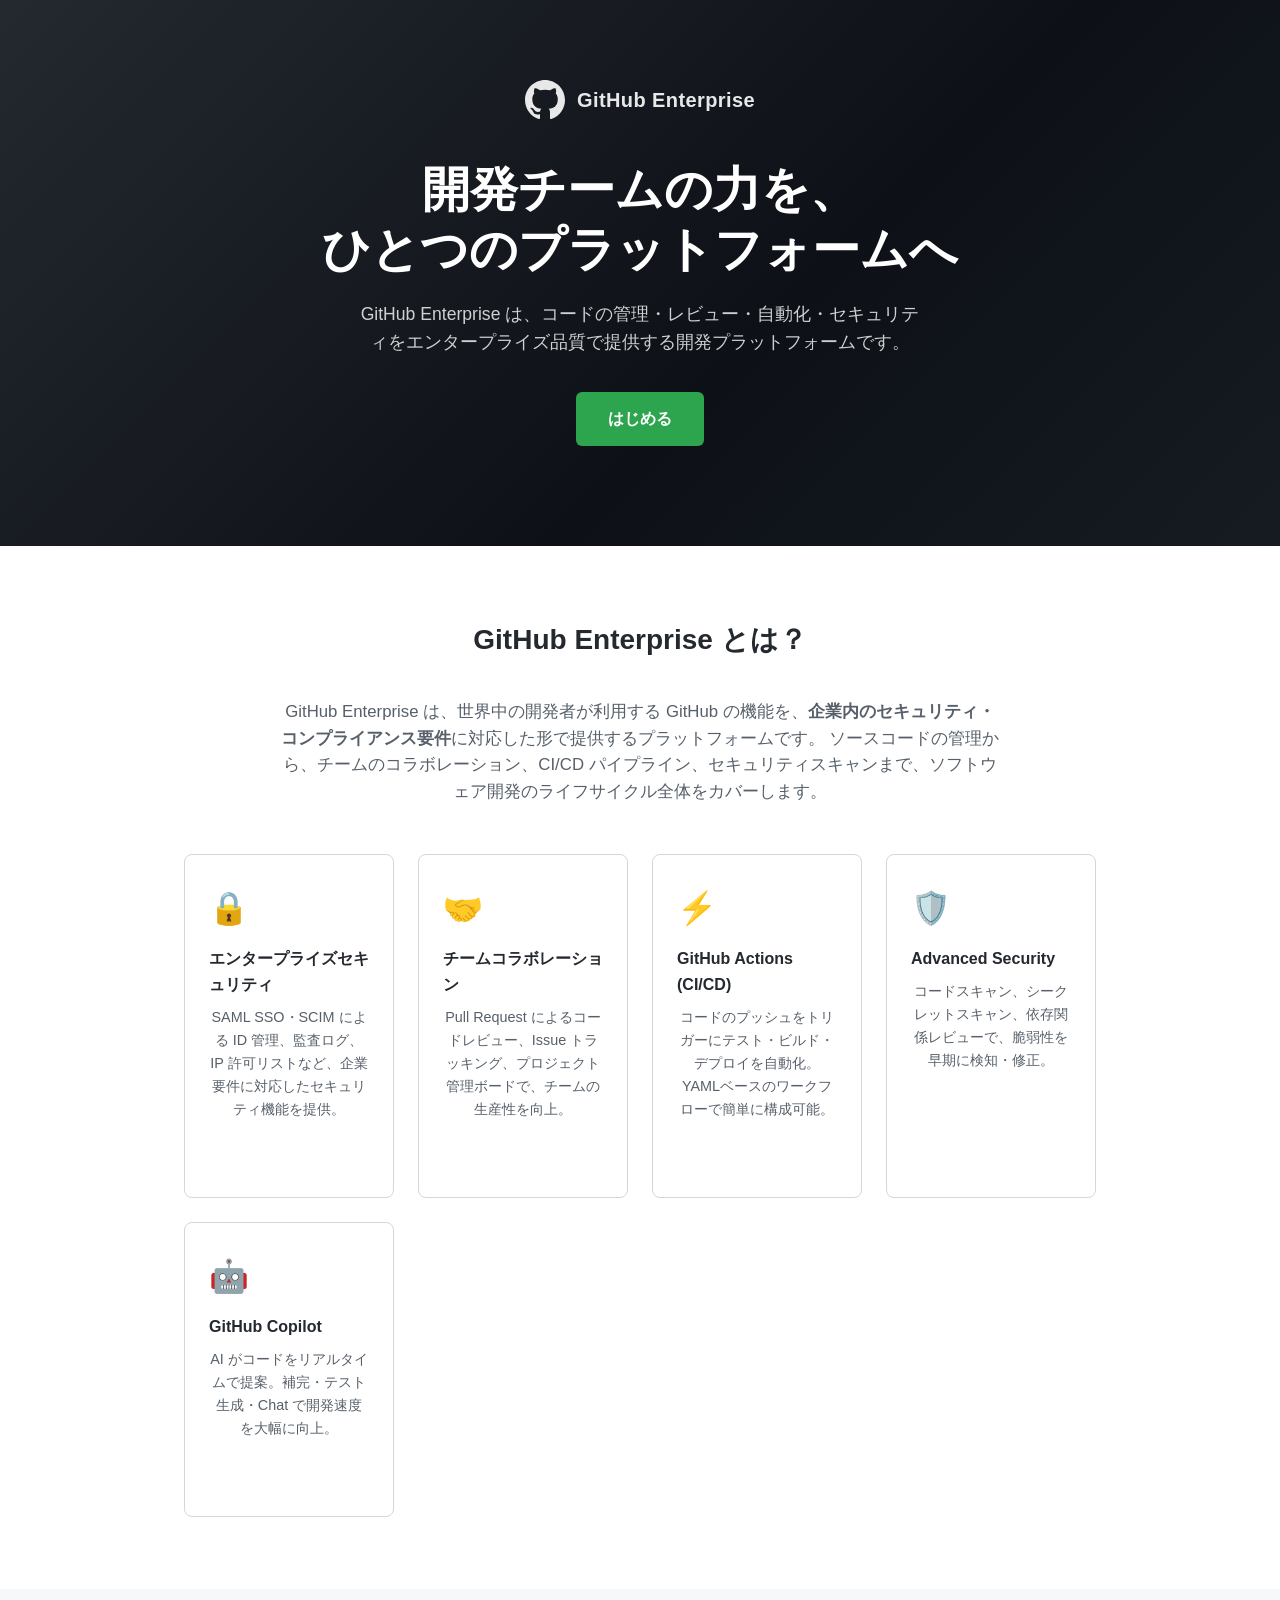
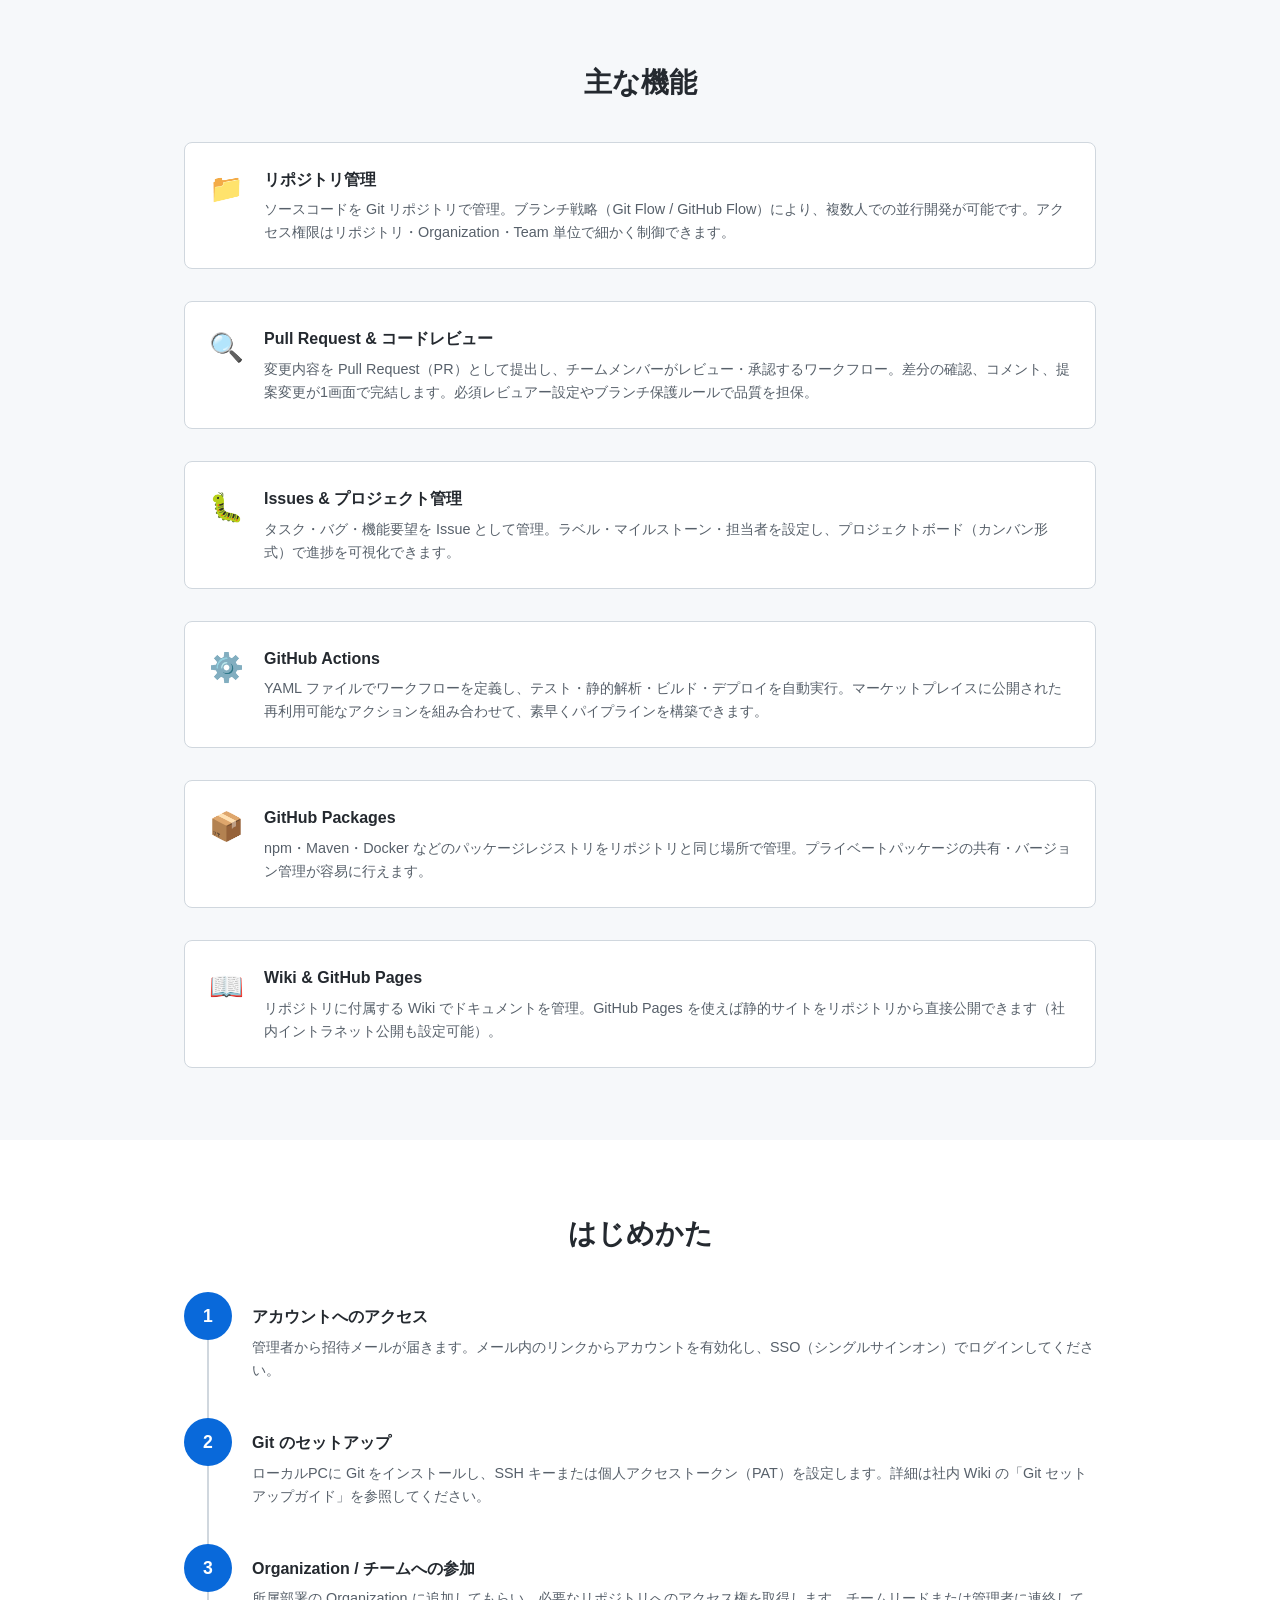
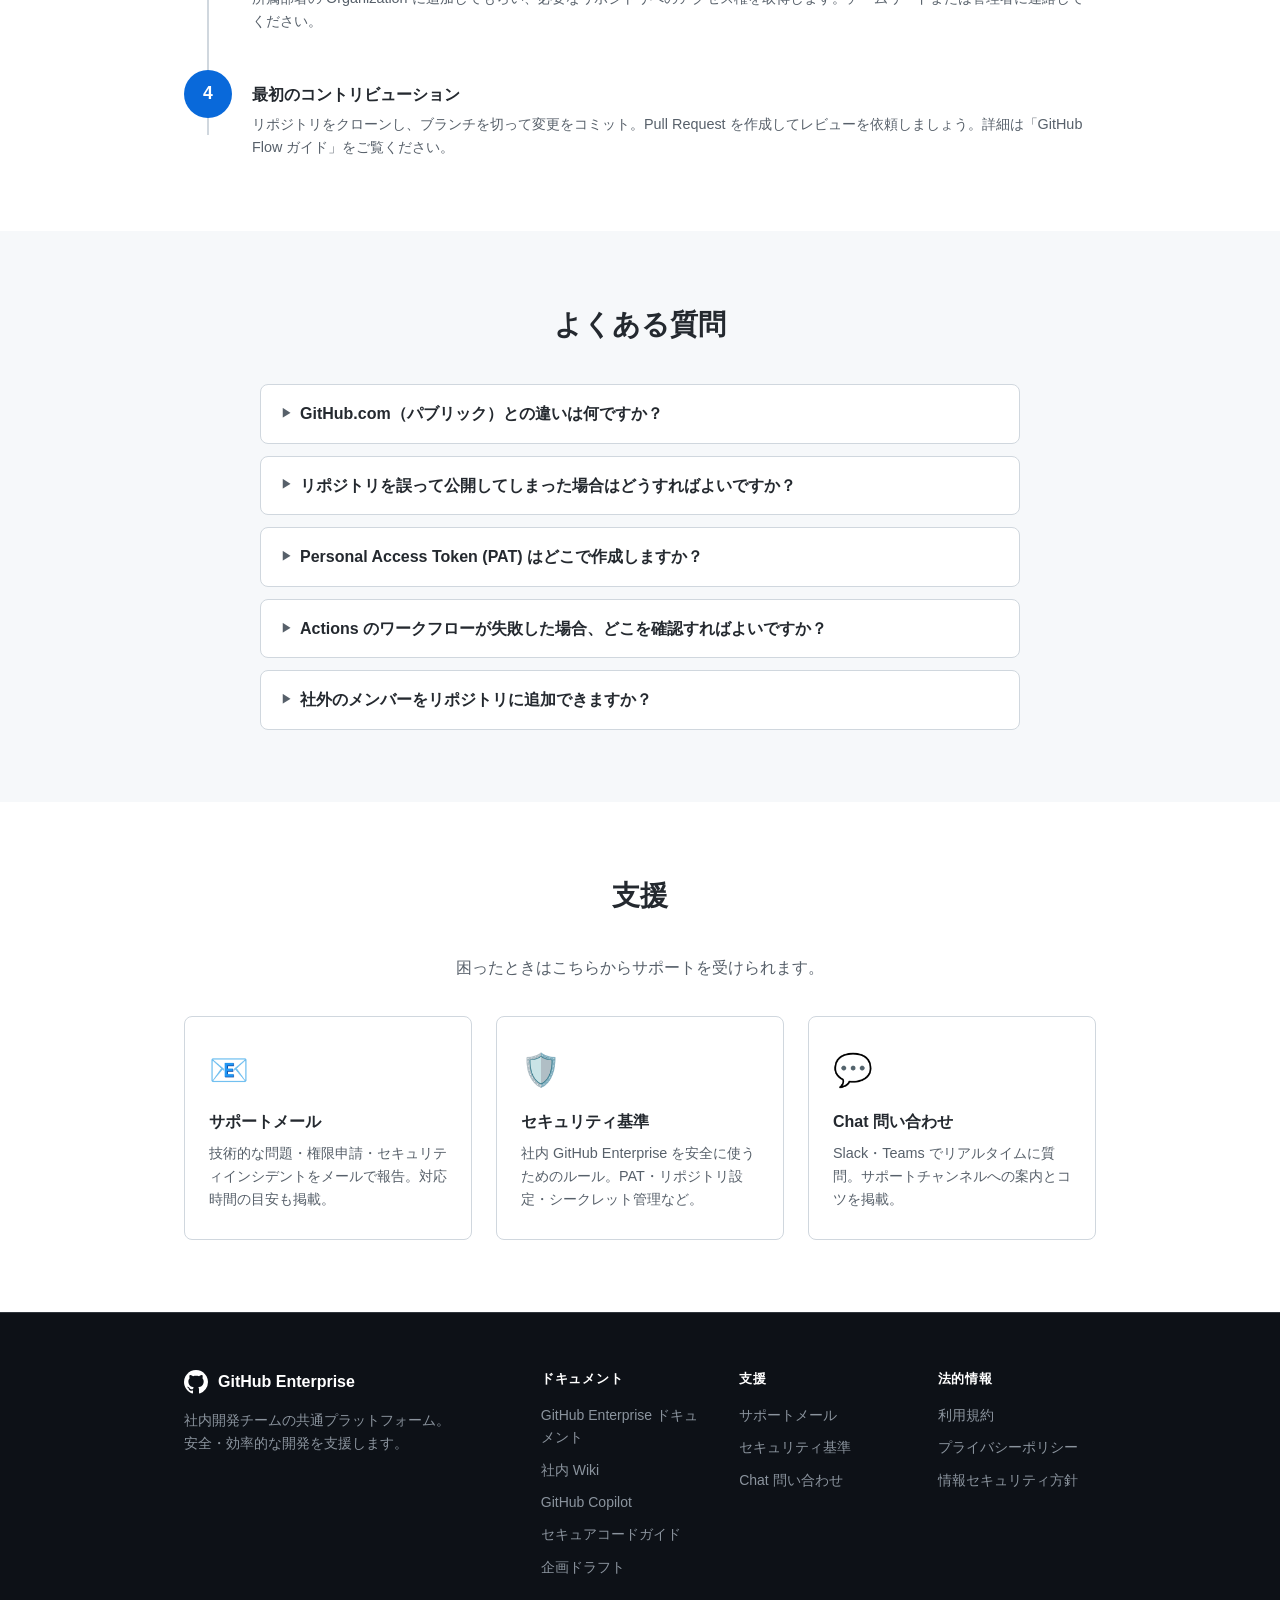
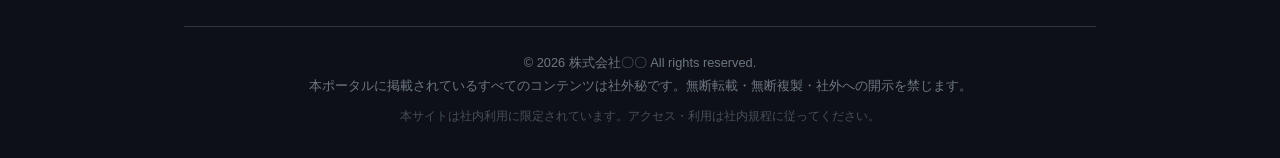
==== commit b72ad7f6: "Add GitHub Copilot page and link from all pages" ====
--- a/index.html
+++ b/index.html
@@ -59,6 +59,11 @@
           <h3>Advanced Security</h3>
           <p>コードスキャン、シークレットスキャン、依存関係レビューで、脆弱性を早期に検知・修正。</p>
         </div>
+        <a href="github-copilot.html" class="card" style="text-decoration:none;color:inherit;">
+          <div class="card-icon">🤖</div>
+          <h3>GitHub Copilot</h3>
+          <p>AI がコードをリアルタイムで提案。補完・テスト生成・Chat で開発速度を大幅に向上。</p>
+        </a>
       </div>
     </div>
   </section>
@@ -229,6 +234,7 @@
           <ul>
             <li><a href="#">GitHub Enterprise ドキュメント</a></li>
             <li><a href="#">社内 Wiki</a></li>
+            <li><a href="github-copilot.html">GitHub Copilot</a></li>
             <li><a href="secure-code-repository.md">セキュアコードガイド</a></li>
             <li><a href="project-draft.md">企画ドラフト</a></li>
           </ul>
